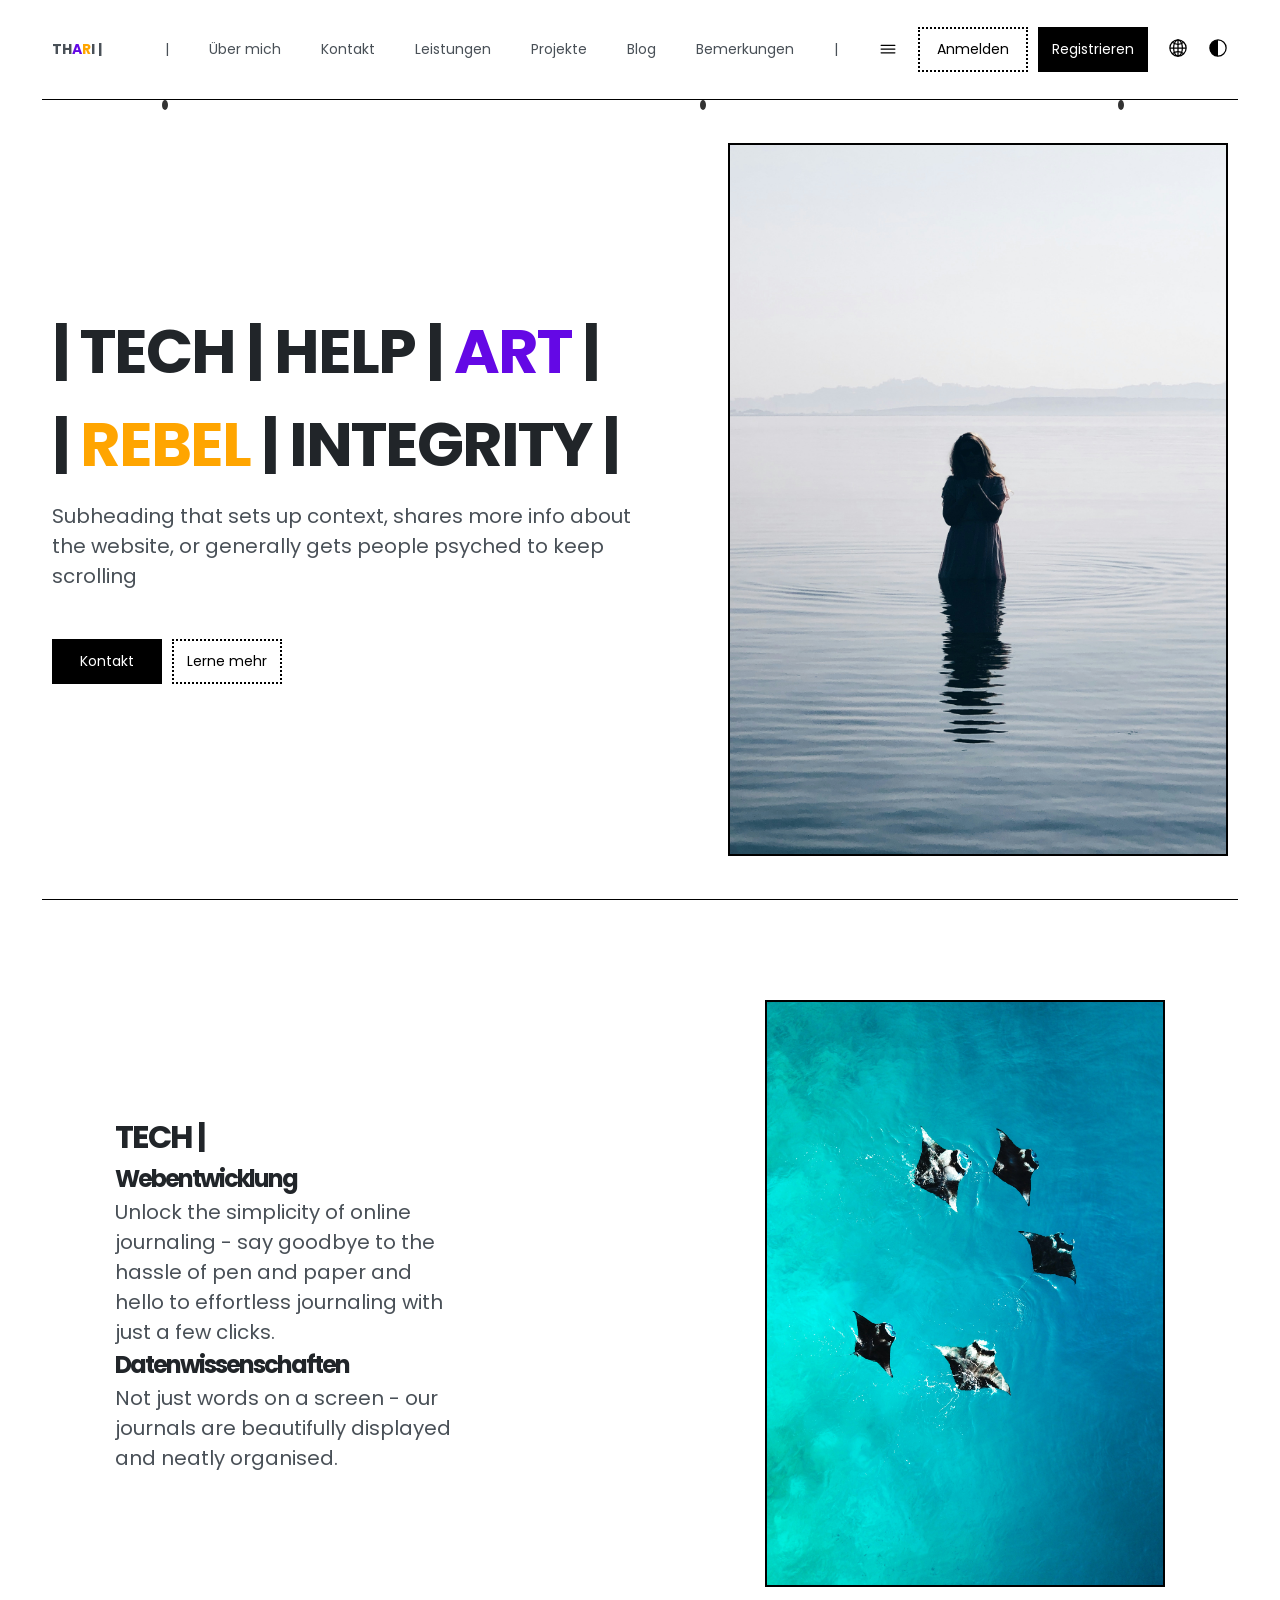
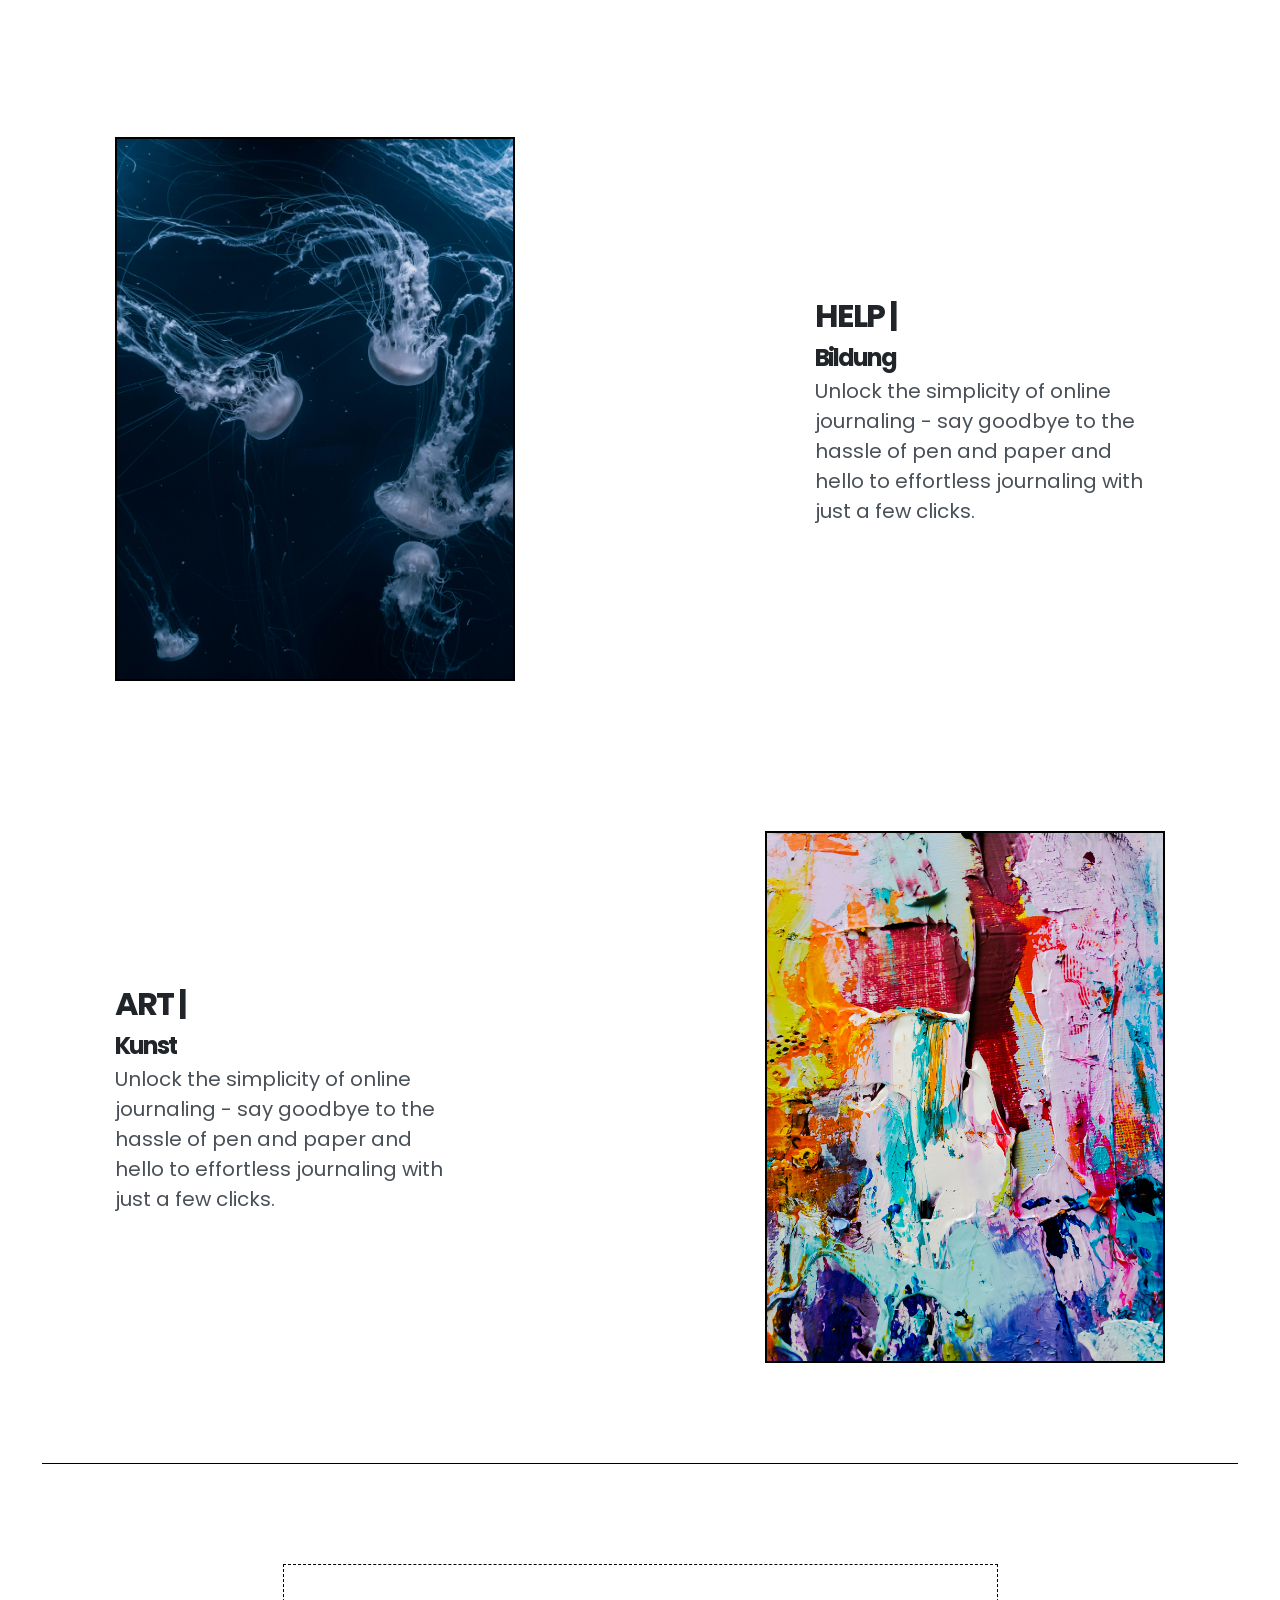
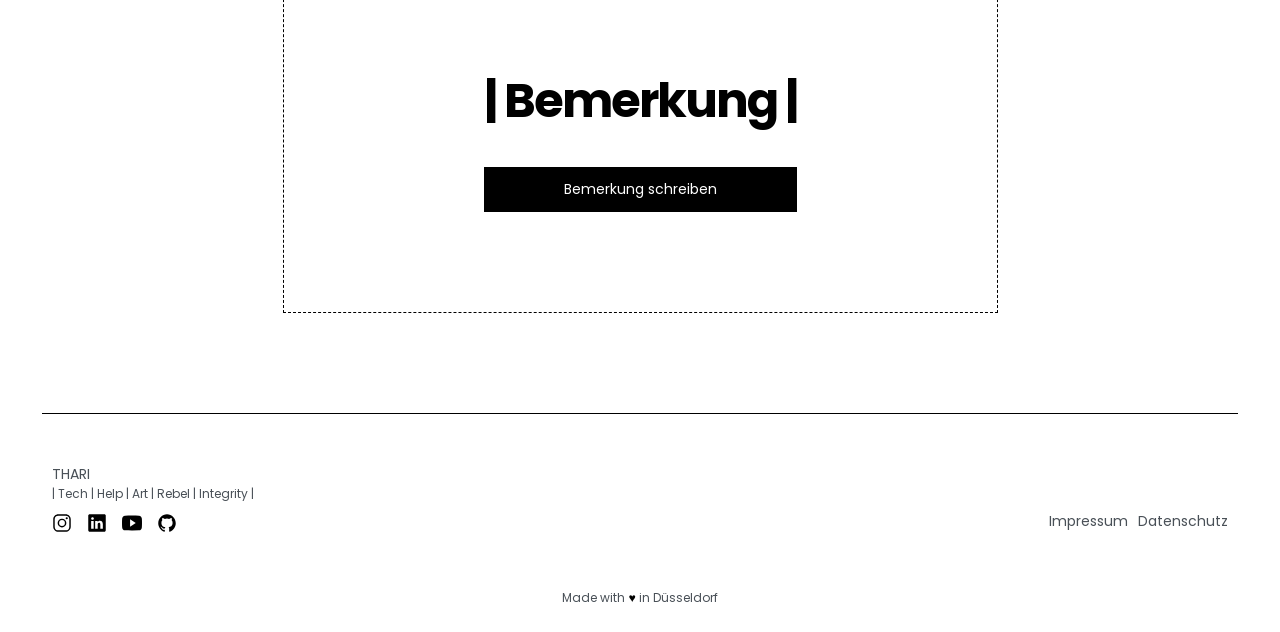
==== index.html @ c999e3be "de.html zu index.html" ====
<!DOCTYPE html>
<html lang="en">
<head>
    <meta charset="UTF-8">
    <meta name="viewport" content="width=device-width, initial-scale=1.0">
    <link rel="preconnect" href="https://fonts.googleapis.com">
    <link rel="preconnect" href="https://fonts.gstatic.com" crossorigin>
    <link href="https://fonts.googleapis.com/css2?family=Poppins:ital,wght@0,100;0,200;0,300;0,400;0,500;0,600;0,700;0,800;0,900;1,100;1,200;1,300;1,400;1,500;1,600;1,700;1,800;1,900&display=swap" rel="stylesheet">
    <link rel="stylesheet" href="de.css">
    <link rel="stylesheet" href="queries.css">
    <title>THARI | </title>
</head>
<body>
    <div class="container">
        <header>
            <!-- NAVIGATION -->
            <nav class="navbar">
                <div class="logo">
                    <a href="de.html" id="Logo-Startseite-Link">TH<span class="art-color">A</span><span class="rebel-color">R</span>I&nbsp;|</a> 
                </div>

                <ul class="nav-btn-container">
                    <p class="nav-line">|</p>
                    <li><a class="nav-btn" href="nav-pages/about-me.html">Über&nbsp;mich</a></li>
                    <li><a class="nav-btn" href="nav-pages/contact.html">Kontakt</a></li>
                    <li><a class="nav-btn" href="nav-pages/services.html">Leistungen</a></li>
                    <li><a class="nav-btn" href="nav-pages/projects.html">Projekte</a></li>
                    <li><a class="nav-btn" href="nav-pages/blog.html">Blog</a></li>
                    <li><a class="nav-btn" href="nav-pages/feedback.html">Bemerkungen</a></li>
                    <p class="nav-line">|</p>
                    <!-- <li class="dropdown">
                        <a class="nav-btn" href="#"><img class="nav-icons" src="images/svg/arrow-down-outline.svg" alt="arrow-down"></a>
                        <ul class="dropdown-content">
                            <li><a href="#">Über mich</a></li>
                            <li><a href="#">Kontakt</a></li>
                            <li><a href="#">Leistungen</a></li>
                            <li><a href="#">Portfolio</a></li>
                            <li><a href="#">Blog</a></li>
                            <li><a href="#">Bemerkungen</a></li>
                        </ul>
                    </li> -->
                </ul>

                <button class="nav-toggle"><img class="nav-icons" src="images/svg/menu-outline.svg" alt="nav"></button>

                <ul class="nav-login-register-container">
                    <li><a class="btn btn-primary-outline" href="login-register/login.html" id="login-link">Anmelden</a></li>
                    <li><a class="btn btn-primary" href="login-register/register.html" id="register-link">Registrieren</a></li>
                </ul>

                <ul class="nav-language-lightdark-container">
                    <li class="tooltip"><img class="nav-icons" src="images/svg/globe-outline.svg" alt="World Logo"><span class="tooltip-text">de | en Übersetzung folgt</span></li>
                    <li class="tooltip"><img class="nav-icons" src="images/svg/contrast-outline.svg" alt="Darklight Logo"><span class="tooltip-text">light | dark Modus folgt</span></li>
                </ul>
            </nav>

            <!-- HERO SECTION -->
            <section class="hero-section">
                <div class="hero-content">
                    <div class="hero-heading">
                        <h1>
                            |&nbsp;TECH&nbsp;|&nbsp;HELP&nbsp;|&nbsp;<span class="art-color">ART</span>&nbsp;|
                            <br class="hero-heading-break">
                            |&nbsp;<span class="rebel-color">REBEL</span>&nbsp;|&nbsp;INTEGRITY&nbsp;|
                        </h1>
                    </div>
                    <p class="hero-paragraph">Subheading that sets up context, shares more info about the website, or generally gets people psyched to keep scrolling</p>
                
                    <ul class="hero-btn-container">
                        <li><a class="btn btn-primary" href="nav-pages/contact.html">Kontakt</a></li>
                        <li><a class="btn btn-primary-outline" href="button-pages/learn-more.html">Lerne mehr</a></li>
                    </ul>
                </div>

                <div class="Startseite-img-container">
                    <img class="Startseite-img" src="images/home/giorgio-trovato-opnHVHNZuUU-unsplash.jpg" alt="Woman">
                </div>

                <div class="raindrop-container">
                    <span class="raindrop"></span>
                    <span class="raindrop"></span>
                    <span class="raindrop"></span>
                </div>

            </section>
        </header>
        
        <main>
            <!-- FEATURE SECTION -->
            <section class="features-section">
                <div class="features-grid-container">
                    <div class="feature-item">
                        <div class="feature-text">
                            <h4>TECH | </h4>
                            <h5 class="feature-heading">Webentwicklung</h5>
                            <p>Unlock the simplicity of online journaling - say goodbye to the hassle of pen and paper and hello to effortless journaling with just a few clicks.</p>
                            <h5 class="feature-heading">Datenwissenschaften</h5>
                            <p>Not just words on a screen - our journals are beautifully displayed and neatly organised.</p>
                        </div>
                        <img class="feature-img" src="images/home/Startseite_Rays.jpg" alt="Rays">
                    </div>

                    <div class="feature-item">
                        <div class="feature-text">
                            <h4>HELP | </h4>
                            <h5 class="feature-heading">Bildung</h5>
                            <p>Unlock the simplicity of online journaling - say goodbye to the hassle of pen and paper and hello to effortless journaling with just a few clicks.</p>
                        </div>
                        <img class="feature-img feature-img-swap-order" src="images/home/Startseite_Quallen.jpg" alt="Quallen">
                    </div>

                    <div class="feature-item">
                        <div class="feature-text">
                            <h4>ART | </h4>
                            <h5 class="feature-heading">Kunst</h5>
                            <p>Unlock the simplicity of online journaling - say goodbye to the hassle of pen and paper and hello to effortless journaling with just a few clicks.</p>
                        </div>
                    <img class="feature-img" src="images/home/jene-stephaniuk--MCrF6hnojU-unsplash.jpg" alt="Art">
                    </div>

                </div>
            </section>

            <!--CTA SECTION - CTA = CALL TO ACTION-->
            <section class="cta-section">
                <div class="cta-card">
                    <h2 class="cta-heading">| Bemerkung |</h2>
                    <a class="btn btn-primary" href="../nav-pages/feedback.html">Bemerkung schreiben</a>
                    <!-- Div Bewertungsfelder einfügen (mit Formular einfügbar)-->
                </div>
            </section>
        </main>

        <footer class="footer">
            <!--FOOTER-->
            <div class="footer-thari">
                <a href="index.html">THARI</a>
                <p class="small-text">| Tech | Help | Art | Rebel | Integrity |</p>
            </div>

            <div class="footer-row">
                <ul class="social-icons-container">
                    <li><a href="https://www.instagram.com/"><img class="social-icons" src="images/svg/logo-instagram.svg" alt="Instagram"></a></li>
                    <li><a href="https://www.linkedin.com/"><img class="social-icons" src="images/svg/logo-linkedin.svg" alt="LinkedIn"></a></li>
                    <li><a href="https://www.youtube.com/"><img class="social-icons" src="images/svg/logo-youtube.svg" alt="YouTube"></a></li>
                    <li><a href="https://www.github.com/"><img class="social-icons" src="images/svg/logo-github.svg" alt="GitHub"></a></li>
                </ul>
                <ul class="footer-rechts-nav-container">
                    <li><a href="impressum.html">Impressum</a></li>
                    <li><a href="datenschutz.html">Datenschutz</a></li>
                </ul>
            </div>
            
            <div class="small-text-footer">
                <p class="small-text">Made with <span class="heart-icon">♥︎</span> in Düsseldorf</p>
            </div>
            
        </footer>
    </div>
</body>
</html>
---- de.css ----
/* 

---------- TYPOGRAPHY ----------

FONT SIZES
12px / 16px / 20px / 24px / 32px / 40px / 48px / 62px

FONT WEIGHTS
400 / 700

LINE HEIGHTS
1.2 / 1.5

LETTER SPACING
0 / -2px

FONT FAMILY
Poppins

---------- COLORS ----------

PRIMARY
Base: #339af0 (Sky Blue)
Tint: #d0ebff (Arctic)
Shade: #1c7ed6 (Deep Sea)

SECONDARY
Base: #9775fa (Lavendar)
Tint: #e5dbff (Moonligh Iris)
Shade: #7048e8 (Velvet Night)

TERTIARY
Base: #ff922b (Pumpkin)
Tint: #ffe8cc (Dawn)
Shade: #f76707 (Lava)

GREY
Base: #495057 (Slate)
Tint: #f1f3f5 (Pebble)
Shade: #212529 (Graphite)
White: #ffffff (White)
Black: #000000 (Black)

---------- BORDER RADIUS ----------

4px / 8px / 20px

---------- SPACING SYSTEM ----------

5px / 10px / 15px / 20px / 25px / 30px / 40px / 50px / 60px / 70px / 80px / 90px / 100px / 125px / 150px / 200px / 250px / 300px / 400px / 500px

*/

/* ----------------------- GLOBAL STYLES ----------------------- */

:root {
    /* FONT SIZE */
    --text-sm: 1.2rem;
    --text-base: 1.4rem;
    --text-paragraph: 2rem;
    --text-h5: 2.4rem;
    --text-h4: 3.2rem;
    --text-h3: 4rem;
    --text-h2: 4.8rem;
    --text-h1: 6.2rem;

    /* FONT WEIGHT */
    --font-weight-normal: 400;
    --font-weight-bold: 700;

    /* LINE HEIGHTS */
    --line-height-tight: 1.2;
    --line-height-normal: 1.5;

    /* LETTER SPACING */
    --letter-spacing-tight: -2px;

    /* FONT FAMILY */
    --font-family: 'Poppins', sans-serif;

    /* COLORS */
    --primary-base: #339af0;
    --primary-tint: #d0ebff;
    --primary-shade: #1c7ed6;
    --secondary-base: #9775fa;
    --secondary-tint: #e5dbff;
    --secondary-shade: #7048e8;
    --tertiary-base: #ff922b;
    --tertiary-tint: #ffe8cc;
    --tertiary-shade: #f76707;
    --grey-base: #495057;
    --grey-tint: #f1f3f5;
    --grey-shade: #212529;
    --white: #ffffff;
    --black: #000000; 
    
    /* MISCELLANEOUS */
    --nav-height: 10rem; /* Update the value in the flexbox topic */
}

* {
    box-sizing: border-box;
    margin: 0;
    padding: 0;
}

html {
    font-size: 62.5%; 
    /* 10px / 16px = 62.5% */
}

body {
    font-family: var(--font-family);
    font-weight: var(--font-weight-normal);
    line-height: var(--line-height-normal);
    color: var(--grey-base);
}

.container {
    max-width: 2000px;
    width: 95%;
    margin: 0 auto;
    padding: 0 1rem;
    box-sizing: border-box;
    flex-wrap: wrap;
    justify-content: center;
    align-items: stretch;
}

h1, h2, h3, h4, h5 {
    font-weight: var(--font-weight-bold);
    line-height: var(--line-height-normal);
    letter-spacing: var(--letter-spacing-tight);
    color: var(--grey-shade);
}

h1 {
    font-size: var(--text-h1);
}

h2 {
    font-size: var(--text-h2);
}

h3 {
    font-size: var(--text-h3);
}

h4 {
    font-size: var(--text-h4);
}

h5 {
    font-size: var(--text-h5);
}

p {
    font-size: var(--text-paragraph);
}

a {
    text-decoration: none;
    font-size: var(--text-base);
    display: inline-block;
    transition: transform 0.8s ease;
}

a:hover {
    font-weight: 700;
    transform: scale(1.1);
}

a:link, a:visited, a:hover, a:active {
    color: var(--grey-base);
}

button {
    color: none;
    background: none;
    border: none;
}

button:link, button:visited, button:hover, button:active {
    color: var(--white);
    background-color: var(--black);
    border: 2px dotted var(--black);
    transition: 0.5s;
}

ul {
    list-style: none;
}

.small-text {
    font-size: var(--text-sm);
}

/* ----------------------- COMPONENTS ----------------------- */

.btn {
    min-width: 110px;
    height: 45px;
    font-size: var(--text-base);
    display: flex;
    justify-content: center;
    align-items: center;

}

.btn-learn-more {
    padding: 1rem 2rem;
    font-size: var(--text-base);
    display: flex;
    justify-content: center;
    align-items: center;
}

.btn-primary:link, .btn-primary:visited {
    color: var(--white);
    background-color: var(--black);
    border: 2px dotted var(--black);
    transition: 0.5s;
}

.btn-primary:hover, .btn-primary:active {
    color: var(--white);
    background-color: var(--black);
    border: 2px dotted var(--black);
    transform: scale(1.05, 1.05);
    box-shadow: 0px 3px 6px var(--grey-base);
}

.btn-primary-outline:link, .btn-primary-outline:visited {
    color: var(--black);
    background-color: var(--white);
    border: 2px dotted var(--black);
    transition: 0.5s;
}

.btn-primary-outline:hover, .btn-primary-outline:active {
    color: var(--black);
    background-color: var(--white);
    border: 2px dotted var(--black);
    transform: scale(1.05, 1.05);
    box-shadow: 0px 3px 6px var(--grey-base);
}

.btn-secondary:link, .btn-secondary:visited {
    color: var(--white);
    background-color: var(--black);
    border: 2px dotted var(--black);
    transition: 0.5s;
}

.btn-secondary:hover, .btn-secondary:active {
    color: var(--white);
    background-color: var(--black);
    border: 2px dotted var(--black);
    transform: scale(1.05, 1.05);
    box-shadow: 0px 3px 6px var(--grey-base);
}

.highlight {
    color: var(--white);
    padding: 0.5rem 1rem;
    border-radius: 4px;
}

.highlight-primary {
    background-color: var(--primary-base);
}

.highlight-secondary {
    background-color: var(--secondary-base);
}

.highlight-tertiary {
    background-color: var(--tertiary-base);
}

.logo-md {
    width: 100px;
}

.logo-sm {
    width: 80px;
}

.chat-container {
    height: 7rem;
    width: 7rem;
    background-color: var(--primary-tint);
    border-radius: 50%;
    display: flex;
    justify-content: center;
    align-items: center;
    position: fixed;
    bottom: 2rem;
    right: 2rem;
}

.chat-icon {
    width: 5rem;
    height: 5rem;
}

.beta {
    position: relative;
}

.beta::after {
    content: 'beta';
    position: absolute;
    top: 0;
    right: 0;
    font-size: 1.2rem;
    background-color: var(--tertiary-base);
    padding: 0.5rem 1rem;
    border-radius: 4px;
    color: var(--white);
    transform: translate(70%, -70%);
}

/* ----------------------- SECTIONS ----------------------- */

/* ------ NAVBAR ------ */

.navbar {
    height: var(--nav-height);
    display: flex;
    justify-content: space-between;
    align-items: center;
    border-bottom: 1px solid #000000;
    padding: 0 1rem;
    /* overflow-x: auto; macht Sinn wenn man scrollen möchte */
}

.logo {
    font-weight: 700;
}

.nav-btn-container {
    display: flex;
    margin-left: auto;
    /* margin-right: 2rem; */
}

.nav-line {
    padding: 2rem;
    width: 100%;
    font-size: var(--text-base);
}

.active {
    font-weight: 700;
}

.nav-btn {
    padding: 2rem;
    font-size: var(--text-base);
}

.nav-btn:hover {
    background-color: var(--grey-light);
    border-color: var(--grey-dark);
}

.dropdown-content {
    display: none;
    position: absolute;
    top: 110px;
    right: 370px;
    background-color: white;
    min-width: 100px;
    border-radius: 0.3rem;
    box-shadow: 0 4px 8px rgba(0,0,0,0.15);
    padding: 0;
    margin: 0;
}

.dropdown-content li {
    list-style: none;
}

.dropdown-content a {
    color: black;
    padding: 0.7rem 1rem;
}

.dropdown-content a:hover {
    background-color: #f0f0f0;
}

.dropdown:hover .dropdown-content {
    display: flex;
}

.nav-login-register-container {
    display: flex;
    gap: 1rem;
}

.nav-language-lightdark-container {
    display: flex;
    gap: 2rem;
    margin-left: 2rem;
}

.nav-icons {
    width: 20px;
    align-items: center;
}

/* Hamburger verstecken am Desktop */
.nav-toggle {
    /* display: none; */
    font-size: 28px;
    margin-left: 20px;
    margin-right: 20px;
    align-content: left;
}

/* ------ HERO SECTION ------ */

.hero-section {
    height: calc(100vh - var(--nav-height));
    min-height: 400px;
    margin-bottom: 10rem;
    display: flex;
    flex-direction: row;
    justify-content: center;
    align-items: center;
    align-content: center;
    position: relative;
    gap: clamp(1rem, 6vw, 8rem);
    border-bottom: 1px solid #000000;
}

.hero-content {
    display: flex;
    flex-direction: column;
    justify-content: center;
    max-width: 600px;
}

.hero-heading {
    margin-bottom: 1rem;
    text-align: left;
    font-weight: bold;
    line-height: 1.2;
    transition: transform 0.8s ease;
}

.hero-heading:hover {
    transform: scale(1.1);
}

.art-color {
    color: rgb(100, 8, 229);
}

.rebel-color {
    color: orange;
}

.hero-paragraph {
    display: flex;
    margin-bottom: clamp(1rem, 3vw, 4rem);
    text-align: left;
}

.hero-btn-container {
    display: flex;
    gap: 1rem;
    list-style: none;
    align-items: center;
    padding: 0;
    margin: 1rem 0;
}

.hero-btn-container-learn-more {
    display: flex;
    gap: 1rem;
    list-style: none;
    justify-content: center;
    margin: 2rem 0;
}

.Startseite-img-container {
    display: flex;
    justify-content: center;
    align-items: center;
}

.Startseite-img {
    max-width: 50rem;
    height: auto;
    object-fit: contain;
    display: flex;
    gap: 2rem;
    transition: transform 0.8s ease;
    transform-origin: center;
    border: 2px solid black;
}

.Startseite-img:hover {
    transform: scale(1.0) scaleX(-1);
}

.raindrop-container {
    position: absolute;
    top: 0;
    left: 0;
    width: 100%;
    height: calc(100%);
    pointer-events: none;
    overflow: hidden;
    z-index: 1;
}

.raindrop {
    position: absolute;
    top: 0px;
    width: 6px;
    height: 10px;
    background: var(--black);
    border-radius: 50%;
    animation: drop 10s infinite;
    opacity: 0.8;
}

/* Positioniere die Tropfen zufällig */
.raindrop:nth-child(1) { left: 10%; animation-delay: 0s; }
.raindrop:nth-child(2) { left: 55%; animation-delay: 5s; }
.raindrop:nth-child(3) { left: 90%; animation-delay: 3s; }

@keyframes drop {
    0% {
        transform: translateY(0) scaleX(1);
        opacity: 0;
    }
    10% {
        opacity: 1;
    }
    90% {
        transform: translateY(100vh) scaleX(0.7);
        opacity: 1;
    }
    100% {
        transform: translateY(110vh) scaleX(0.5);
        opacity: 0;
    }
}

/* ------ FEATURES SECTION ------ */

.features-section {
    border-bottom: 1px solid #000000;
    display: flex;
    flex-direction: column;
}

.features-section-nav-button-pages {
    display: flex;
    justify-content: center;
}

.features-grid-container {
    display: flex;
    row-gap: 15rem;
    flex-wrap: wrap;
    align-items: center;
    justify-content: center;
    margin-bottom: 100px;
}

.feature-item {
    display: flex;
    justify-content: center;
    align-items: center;
    gap: 30rem;
    max-width: 1200px;
    width: 100%;
}

.feature-img-swap-order {
    order: -1;
}

.features-grid-container-learn-more {
    display: flex;
    flex-wrap: wrap;
    justify-content: center;
    margin-bottom: 100px;
}

.features-grid-container-about-me {
    display: flex;
    row-gap: 5rem;
    justify-content: center;
    justify-items: center;
    align-items: center;
    margin-bottom: 100px;
}

.feature-text {
    max-width: 350px;
    width: 100%;
}

.feature-text-learn-more {
    max-width: 350px;
    width: 100%;
    padding: 2rem 2rem;
    margin: 50px 50px;
    justify-content: center;
    border: 2px dotted black;
}

.feature-text-learn-more-thari {
    max-width: 1000px;
    width: 100%;
    padding: 2rem 2rem;
    margin: 50px 50px;
    border: 2px dotted black;
    grid-column: 1/4;
    text-align: center;
}

.feature-text-about-me {
    max-width: 600px;
    width: 100%;
    gap: 2rem;
    padding: 2rem 2rem;
    margin: 0px 80px;
    justify-content: center;
}

.feature-headings {
    margin-bottom: 5rem;
}

.nav-img {
    max-width: 57.54rem;
    width: 100%;
    transition: transform 0.8s ease;
}

.feature-img {
    max-width: 40rem;
    width: 100%;
    border: 2px solid black;
    transition: transform 0.8s ease;
}

.feature-img:hover {
    transform: scale(1.15) scaleX(-1);
}

/* ------ CTA SECTION ------ */

.cta-section {
    margin-bottom: 10rem;
    margin-top: 10rem;
    display: flex;
    justify-content: center;
}

.cta-card {
    text-align: center;
    border: 1px dashed #000000;
    max-width: 1000px;
    padding: 10rem 20rem;
}

.cta-heading {
    margin-bottom: 3rem;
    color: var(--black);
}

/* ------ FOOTER ------ */

.footer {
    flex-direction: row;
    flex-wrap: wrap;
    gap: 1rem;
    align-items: center;
    justify-content: space-between;
    margin-bottom: 2.5rem;
    border-top: 1px solid #000000;
    padding: 0 1rem;
    max-width: 100%;
}

.footer-thari {
    flex-direction: column;
    margin-top: 5rem;
}

.footer-row {
    display: flex;
    justify-content: space-between;
    align-items: center;
    margin-bottom: 5rem;
}

.social-icons-container {
    display: flex;
    margin-top: 1rem;
    gap: 1.5rem;
}

.footer-rechts-nav-container {
    display: flex;
    margin-left: auto;
    gap: 1rem;
}

.social-icons {
    width: 20px;
}

.small-text-footer {
    width: 100%;
    text-align: center;
    margin: auto;
    margin-bottom: 1.5rem;
}

.heart-icon {
    color: var(--black);
}

/* ------ TOOLTIP ------ */

.tooltip {
    position: relative;
    display: inline-block;
}

.tooltip-text {
    position: absolute;
    bottom: -340%;
    left: -250%;
    transform: translateX(-50%);
    background-color: black;
    color: white;
    padding: 0.3rem 0.6rem;
    font-size: 1.3rem;
    white-space: nowrap;
    display: none;
}

.tooltip:hover .tooltip-text {
    display: block;
}
---- queries.css ----
/* LG - SMALL LAPTOPS: 1024px - 1280px */

@media (max-width: 78.5rem) {
    /* 1256px / 16px = 78.5rem */
    /* 78.5rem x 16px = 1256px */

    html {
        font-size: 56.25%;
        /* 9px / 16px = 56.25% */
    }

    h1 {
        text-align: center;
    }

    .hero-content {
        height: 100vh;
        align-items: center;
    }

    .hero-paragraph {
        text-align: center;
    }

    .Startseite-img-container {
        display: none;
    }

    .features-grid-container {
        column-gap: 10rem;
    }

    .cta-section {
        margin-bottom: 20rem;
    }

    .menu-toggle {
        display: block;
    }

    .nav-btn-container {
        visibility: hidden;
    }

}

/* MD - TABLES: 768px - 1024px */

@media (max-width: 48rem) {
    /* 815px / 16px = 51rem */
    /* 51rem x 16px = 816px */

    html {
        font-size: 50%;
        /* 8px / 16px = 50% */
    }

    .features-grid-container {
        column-gap: 1rem;
    }

    .cta-section {
        margin-bottom: 15rem;
    }
}

/* SM - PHONE LANDSCAPE: 576px - 768px */

@media (max-width: 43rem) {
    /* 680px / 16px = 43rem */
    /* 43rem x 16px = 688px */

    html {
        font-size: 43.75%;
        /* 7px / 16px = 43.75% */
    }

    .cta-card {
        padding: 8rem 16rem;
    }

    .feature-section {
        margin-bottom: 20rem;
        display: flex;
        flex-wrap: wrap;
        align-content: center;
        justify-content: center;
    }
}

/* XS - PHONE PORTRAINT: < 576px */

@media (max-width: 33.25rem) {
    /* 530px / 16px = 33.25rem */
    /* 34rem x 16px = 544px */

    html {
        font-size: 37.5%;
        /* 6px / 16px = 37.5% */
    }

    .hero-heading-break {
        display: none;
    }

    .hero-section {
        height: auto;
        flex-direction: row;
        justify-content: center;
        align-items: flex-start;
    }

    .features-grid-container {
        grid-template-columns: 1fr;
    }

    .feature-img-swap-order {
        grid-row: auto;
        grid-column: auto;
    }

    .cta-card {
        padding: 4rem 8rem;
    }
}
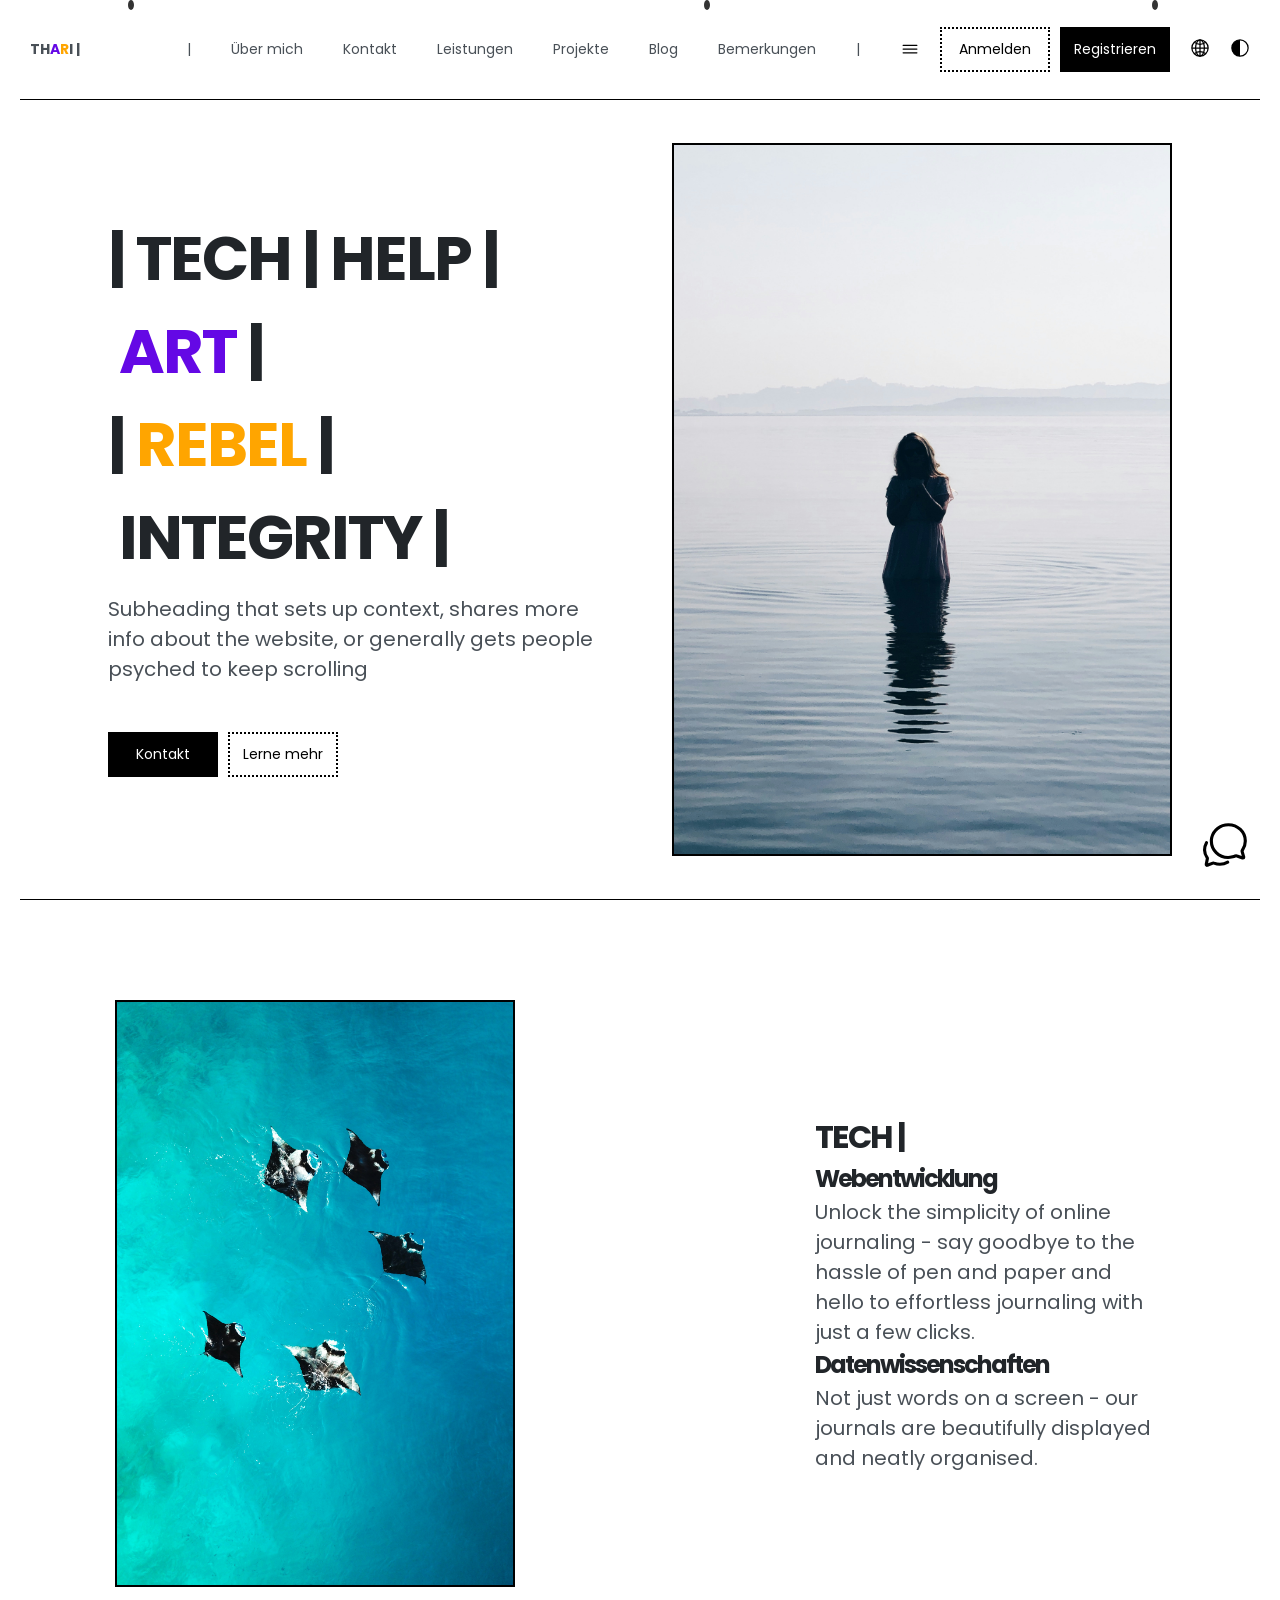
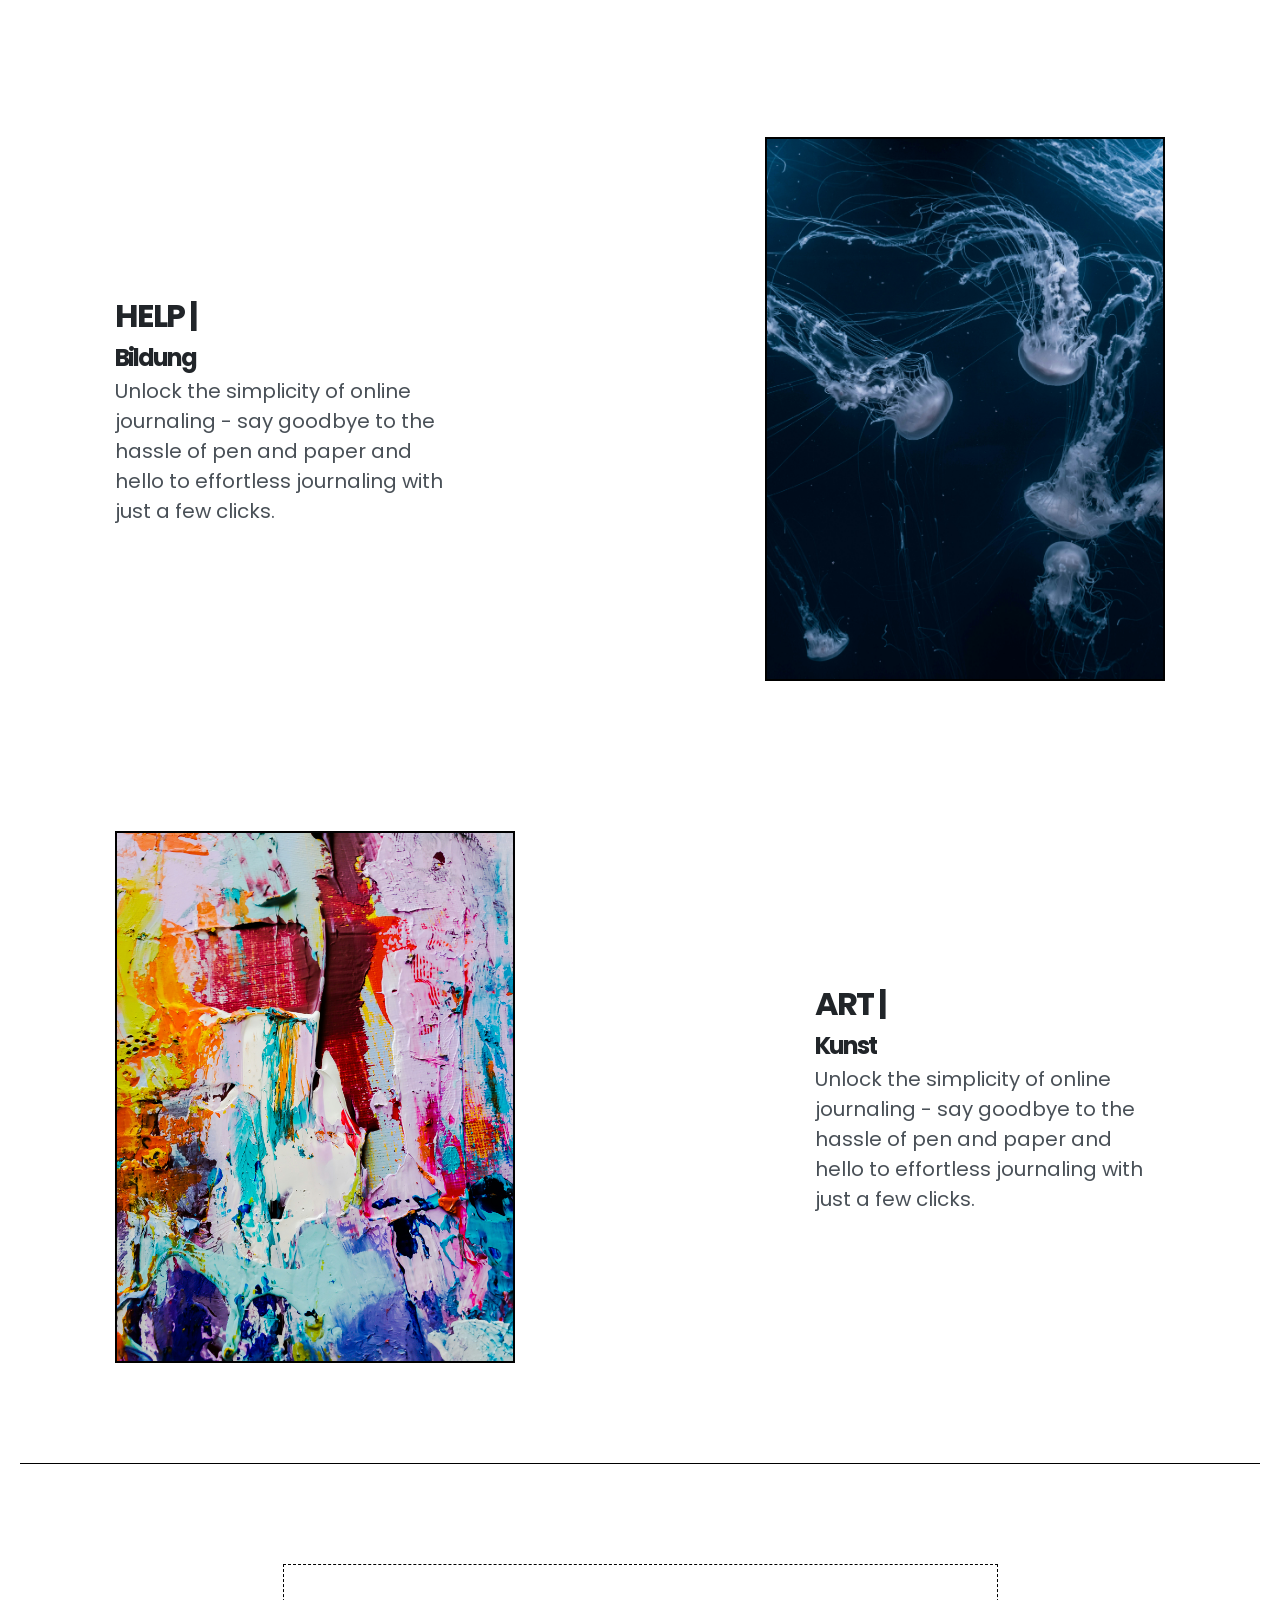
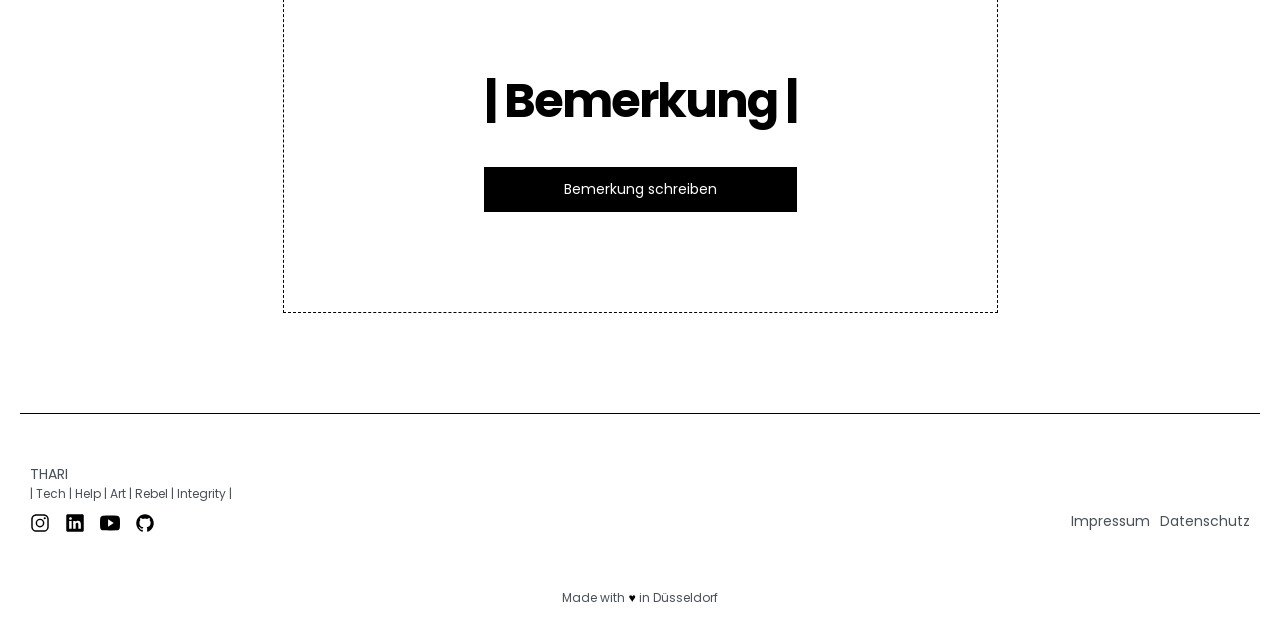
==== commit 353df8b9: "Anpassungen" ====
--- a/index.html
+++ b/index.html
@@ -7,7 +7,7 @@
     <link rel="preconnect" href="https://fonts.gstatic.com" crossorigin>
     <link href="https://fonts.googleapis.com/css2?family=Poppins:ital,wght@0,100;0,200;0,300;0,400;0,500;0,600;0,700;0,800;0,900;1,100;1,200;1,300;1,400;1,500;1,600;1,700;1,800;1,900&display=swap" rel="stylesheet">
     <link rel="stylesheet" href="de.css">
-    <link rel="stylesheet" href="queries.css">
+    <!-- <link rel="stylesheet" href="queries.css"> -->
     <title>THARI | </title>
 </head>
 <body>
@@ -16,7 +16,7 @@
             <!-- NAVIGATION -->
             <nav class="navbar">
                 <div class="logo">
-                    <a href="de.html" id="Logo-Startseite-Link">TH<span class="art-color">A</span><span class="rebel-color">R</span>I&nbsp;|</a> 
+                    <a href="de.html">TH<span class="art-color">A</span><span class="rebel-color">R</span>I&nbsp;|</a> 
                 </div>
 
                 <ul class="nav-btn-container">
@@ -41,21 +41,27 @@
                     </li> -->
                 </ul>
 
-                <button class="nav-toggle"><img class="nav-icons" src="images/svg/menu-outline.svg" alt="nav"></button>
+                <div class="small-nav-bar">
+                    <button class="nav-toggle"><img class="nav-icons" src="images/svg/menu-outline.svg" alt="nav"></button>
 
-                <ul class="nav-login-register-container">
-                    <li><a class="btn btn-primary-outline" href="login-register/login.html" id="login-link">Anmelden</a></li>
-                    <li><a class="btn btn-primary" href="login-register/register.html" id="register-link">Registrieren</a></li>
-                </ul>
+                    <ul class="nav-login-register-container">
+                        <li><a class="btn btn-primary-outline" href="login-register/login.html" id="login-link">Anmelden</a></li>
+                        <li><a class="btn btn-primary" href="login-register/register.html" id="register-link">Registrieren</a></li>
+                    </ul>
 
-                <ul class="nav-language-lightdark-container">
-                    <li class="tooltip"><img class="nav-icons" src="images/svg/globe-outline.svg" alt="World Logo"><span class="tooltip-text">de | en Übersetzung folgt</span></li>
-                    <li class="tooltip"><img class="nav-icons" src="images/svg/contrast-outline.svg" alt="Darklight Logo"><span class="tooltip-text">light | dark Modus folgt</span></li>
-                </ul>
+                    <ul class="nav-language-lightdark-container">
+                        <li class="tooltip"><img class="nav-icons" src="images/svg/globe-outline.svg" alt="World Logo"><span class="tooltip-text">de | en Übersetzung folgt</span></li>
+                        <li class="tooltip"><img class="nav-icons" src="images/svg/contrast-outline.svg" alt="Darklight Logo"><span class="tooltip-text">light | dark Modus folgt</span></li>
+                    </ul>
+                </div>
+                
             </nav>
 
             <!-- HERO SECTION -->
             <section class="hero-section">
+                
+                <!-- <div class="bg-image"></div> -->
+
                 <div class="hero-content">
                     <div class="hero-heading">
                         <h1>
@@ -74,6 +80,8 @@
 
                 <div class="Startseite-img-container">
                     <img class="Startseite-img" src="images/home/giorgio-trovato-opnHVHNZuUU-unsplash.jpg" alt="Woman">
+                    <!-- <script type="module" src="https://unpkg.com/@splinetool/viewer@1.10.48/build/spline-viewer.js"></script>
+                    <spline-viewer class="spline-bubble" url="https://prod.spline.design/vFS0C6JXzNLnN3Mu/scene.splinecode"></spline-viewer> -->
                 </div>
 
                 <div class="raindrop-container">
@@ -97,7 +105,7 @@
                             <h5 class="feature-heading">Datenwissenschaften</h5>
                             <p>Not just words on a screen - our journals are beautifully displayed and neatly organised.</p>
                         </div>
-                        <img class="feature-img" src="images/home/Startseite_Rays.jpg" alt="Rays">
+                        <img class="feature-img feature-img-swap-order" src="images/home/Startseite_Rays.jpg" alt="Rays">
                     </div>
 
                     <div class="feature-item">
@@ -106,7 +114,7 @@
                             <h5 class="feature-heading">Bildung</h5>
                             <p>Unlock the simplicity of online journaling - say goodbye to the hassle of pen and paper and hello to effortless journaling with just a few clicks.</p>
                         </div>
-                        <img class="feature-img feature-img-swap-order" src="images/home/Startseite_Quallen.jpg" alt="Quallen">
+                        <img class="feature-img" src="images/home/Startseite_Quallen.jpg" alt="Quallen">
                     </div>
 
                     <div class="feature-item">
@@ -115,7 +123,7 @@
                             <h5 class="feature-heading">Kunst</h5>
                             <p>Unlock the simplicity of online journaling - say goodbye to the hassle of pen and paper and hello to effortless journaling with just a few clicks.</p>
                         </div>
-                    <img class="feature-img" src="images/home/jene-stephaniuk--MCrF6hnojU-unsplash.jpg" alt="Art">
+                    <img class="feature-img feature-img-swap-order" src="images/home/jene-stephaniuk--MCrF6hnojU-unsplash.jpg" alt="Art">
                     </div>
 
                 </div>
@@ -157,5 +165,10 @@
             
         </footer>
     </div>
+
+    <div class="chat-container">
+        <img class="chat-icon"src="images/svg/chat.svg" alt="chat icon">
+    </div>
+    
 </body>
 </html>
--- a/de.css
+++ b/de.css
@@ -99,9 +99,12 @@
 }
 
 * {
-    box-sizing: border-box;
     margin: 0;
     padding: 0;
+    border: 0;
+    font-size: 100%;
+    list-style: none;
+    box-sizing: border-box;
 }
 
 html {
@@ -118,13 +121,11 @@
 
 .container {
     max-width: 2000px;
-    width: 95%;
+    width: 100%;
     margin: 0 auto;
-    padding: 0 1rem;
+    padding: 0 2rem;
     box-sizing: border-box;
-    flex-wrap: wrap;
-    justify-content: center;
-    align-items: stretch;
+    display: block;
 }
 
 h1, h2, h3, h4, h5 {
@@ -289,7 +290,7 @@
 .chat-container {
     height: 7rem;
     width: 7rem;
-    background-color: var(--primary-tint);
+    /* background-color: var(--primary-tint); */
     border-radius: 50%;
     display: flex;
     justify-content: center;
@@ -328,7 +329,6 @@
 .navbar {
     height: var(--nav-height);
     display: flex;
-    justify-content: space-between;
     align-items: center;
     border-bottom: 1px solid #000000;
     padding: 0 1rem;
@@ -341,8 +341,8 @@
 
 .nav-btn-container {
     display: flex;
+    justify-content: flex-end;
     margin-left: auto;
-    /* margin-right: 2rem; */
 }
 
 .nav-line {
@@ -395,6 +395,14 @@
     display: flex;
 }
 
+.small-nav-bar {
+    display: flex;
+    align-items: center;
+    width: fit-content; 
+    min-width: 110px;
+    justify-content: flex-end;
+}
+
 .nav-login-register-container {
     display: flex;
     gap: 1rem;
@@ -422,6 +430,22 @@
 
 /* ------ HERO SECTION ------ */
 
+.bg-image {
+    position: absolute;
+    top: 0;
+    left: 0;
+    width: 100%;
+    height: 100%;
+
+    background-image: url('images/home/yucar-studios-cfR-V1QuEKw-unsplash.jpg');
+    background-position: center;
+    background-size: cover;
+    background-repeat: no-repeat;
+
+    z-index: -1; /* hinter den Inhalt */
+    filter: blur(50px); /* optional */
+}
+
 .hero-section {
     height: calc(100vh - var(--nav-height));
     min-height: 400px;
@@ -430,8 +454,7 @@
     flex-direction: row;
     justify-content: center;
     align-items: center;
-    align-content: center;
-    position: relative;
+    padding: 0 1rem;
     gap: clamp(1rem, 6vw, 8rem);
     border-bottom: 1px solid #000000;
 }
@@ -439,8 +462,7 @@
 .hero-content {
     display: flex;
     flex-direction: column;
-    justify-content: center;
-    max-width: 600px;
+    max-width: 40%;
 }
 
 .hero-heading {
@@ -486,8 +508,14 @@
     margin: 2rem 0;
 }
 
+.spline-bubble {
+    width: 100%;
+    height: 100%;
+}
+
 .Startseite-img-container {
     display: flex;
+    /* position: absolute; */
     justify-content: center;
     align-items: center;
 }
@@ -497,6 +525,7 @@
     height: auto;
     object-fit: contain;
     display: flex;
+    object-fit: cover;
     gap: 2rem;
     transition: transform 0.8s ease;
     transform-origin: center;
@@ -600,6 +629,16 @@
     justify-content: center;
     justify-items: center;
     align-items: center;
+    margin: 0 auto;
+    padding: 10rem 0;
+}
+
+.features-grid-container-blog {
+    display: flex;
+    row-gap: 15rem;
+    flex-wrap: wrap;
+    align-items: center;
+    justify-content: center;
     margin-bottom: 100px;
 }
 
@@ -669,7 +708,7 @@
 .cta-card {
     text-align: center;
     border: 1px dashed #000000;
-    max-width: 1000px;
+    max-width: 100%;
     padding: 10rem 20rem;
 }
 
@@ -753,4 +792,4 @@
 
 .tooltip:hover .tooltip-text {
     display: block;
-}+}
--- a/queries.css
+++ b/queries.css
@@ -13,9 +13,20 @@
         text-align: center;
     }
 
+    .small-nav-bar {
+        display: flex;
+        align-items: center;
+        width: fit-content; 
+        min-width: 110px;
+        justify-content: flex-end;
+    }
+
     .hero-content {
-        height: 100vh;
         align-items: center;
+    }
+
+    .hero-heading-break {
+        display: none;
     }
 
     .hero-paragraph {
@@ -27,7 +38,7 @@
     }
 
     .features-grid-container {
-        column-gap: 10rem;
+        column-gap: 5rem;
     }
 
     .cta-section {
@@ -38,10 +49,13 @@
         display: block;
     }
 
+    .nav-login-register-container {
+        justify-content: none;
+    }
+
     .nav-btn-container {
         visibility: hidden;
     }
-
 }
 
 /* MD - TABLES: 768px - 1024px */
@@ -55,8 +69,16 @@
         /* 8px / 16px = 50% */
     }
 
+    .navbar {
+        width: 100%;
+    }
+
     .features-grid-container {
         column-gap: 1rem;
+    }
+        
+    .feature-item {
+        gap: 1rem;
     }
 
     .cta-section {
@@ -75,16 +97,29 @@
         /* 7px / 16px = 43.75% */
     }
 
+    .hero-section {
+        width: 100%;
+        height: 0;
+    }
+
+    .feature-item {
+        gap: 1rem;
+    }
+
+    .features-grid-container {
+        row-gap: 5rem;
+    }
+
+    .feature-item {
+        gap: 1rem;
+    }
+
+    .feature-img {
+        display: none;
+    }
+
     .cta-card {
         padding: 8rem 16rem;
-    }
-
-    .feature-section {
-        margin-bottom: 20rem;
-        display: flex;
-        flex-wrap: wrap;
-        align-content: center;
-        justify-content: center;
     }
 }
 
@@ -99,25 +134,28 @@
         /* 6px / 16px = 37.5% */
     }
 
-    .hero-heading-break {
+    .nav-toggle {
+        display: block;
+    }
+
+    .hero-section {
+        width: 100%;
+        height: 0;
+    }
+
+    .menu-toggle {
+        display: block;
+        width: 100%;
+    }
+
+    .feature-item {
+        gap: 1rem;
+    }
+
+    .feature-img {
         display: none;
     }
 
-    .hero-section {
-        height: auto;
-        flex-direction: row;
-        justify-content: center;
-        align-items: flex-start;
-    }
-
-    .features-grid-container {
-        grid-template-columns: 1fr;
-    }
-
-    .feature-img-swap-order {
-        grid-row: auto;
-        grid-column: auto;
-    }
 
     .cta-card {
         padding: 4rem 8rem;
